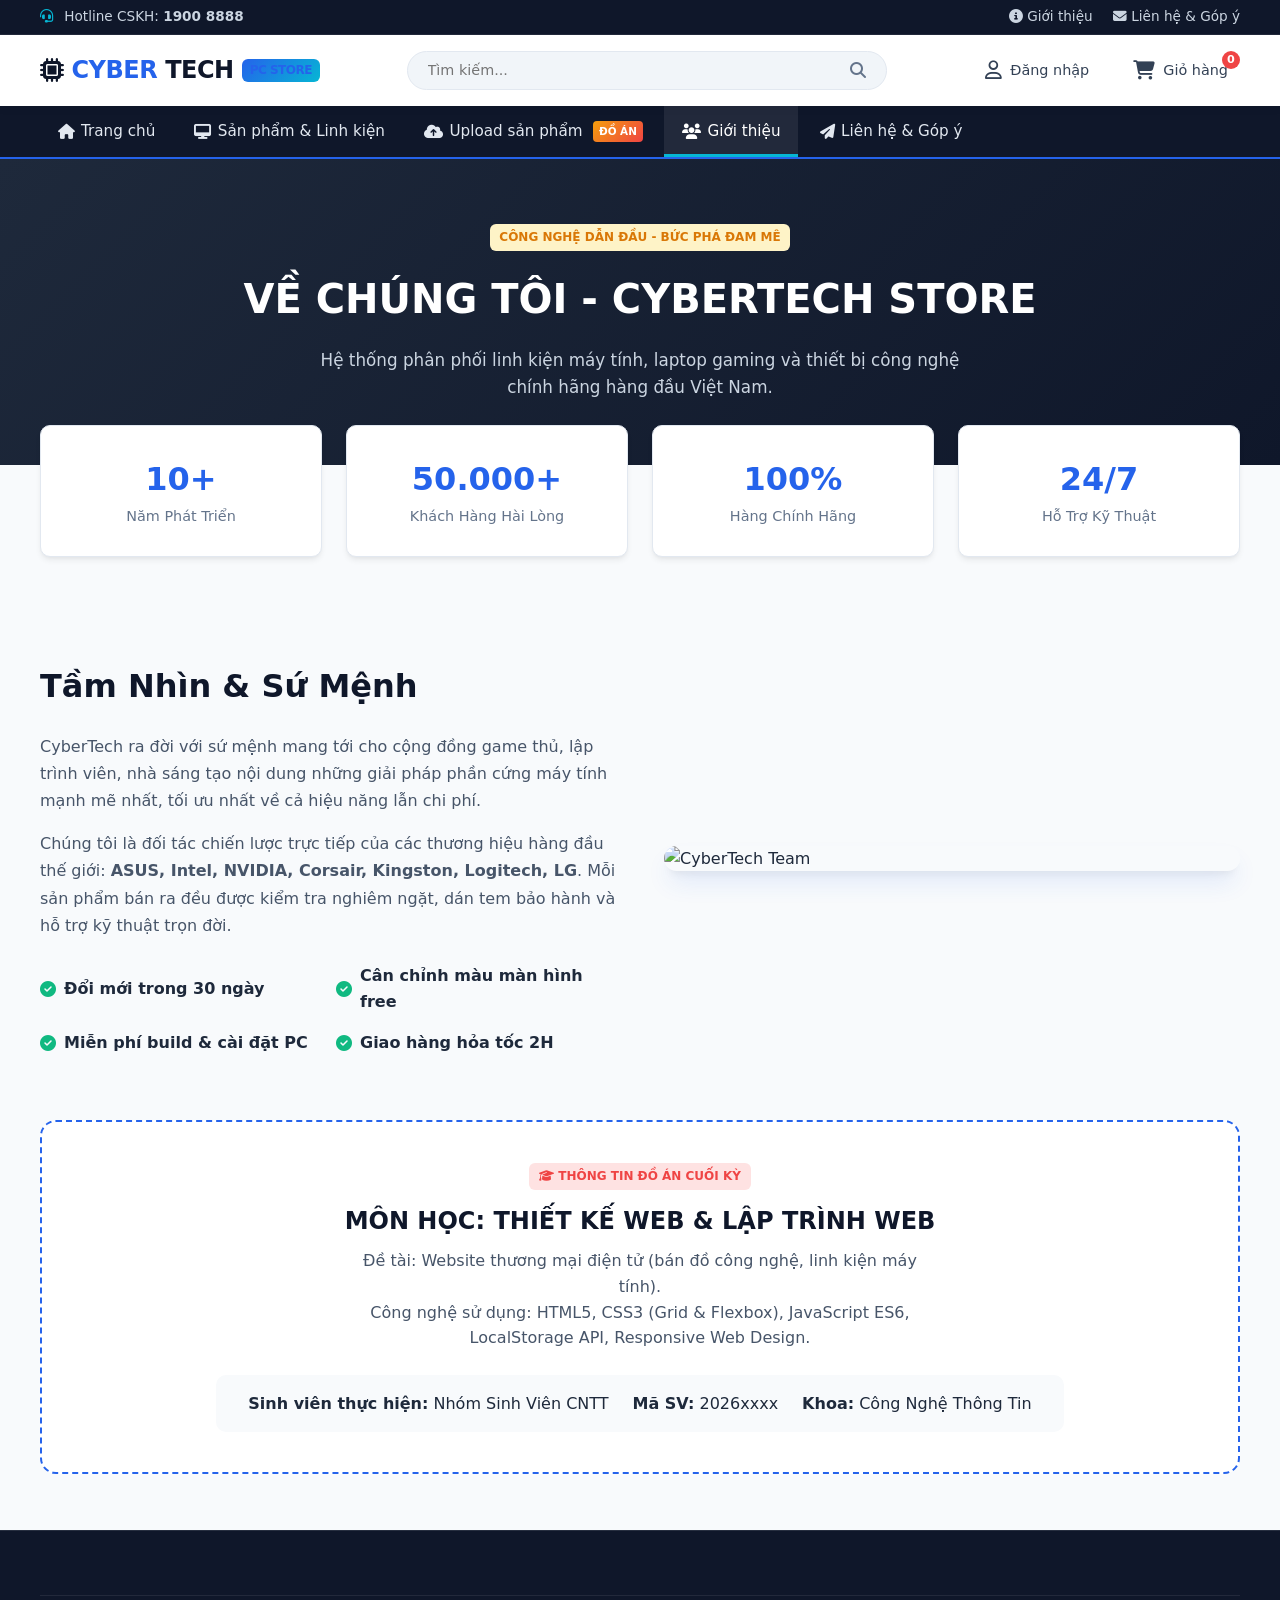
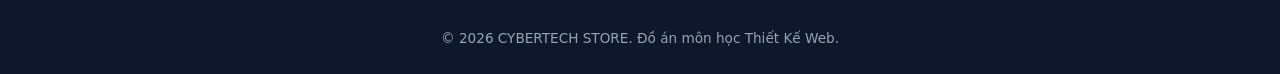
==== about.html @ a1e44205 "feat: Do an cuoi ky - Website thuong mai dien tu ban do cong nghe linh kien may tinh CyberTech" ====
<!DOCTYPE html>
<html lang="vi">
<head>
  <meta charset="UTF-8">
  <meta name="viewport" content="width=device-width, initial-scale=1.0">
  <title>Giới Thiệu - CyberTech Store</title>
  <link rel="stylesheet" href="https://cdnjs.cloudflare.com/ajax/libs/font-awesome/6.4.0/css/all.min.css">
  <link rel="stylesheet" href="css/style.css">
  <link rel="stylesheet" href="css/responsive.css">
</head>
<body>

  <!-- TOP BAR -->
  <div class="top-bar">
    <div class="container">
      <div><i class="fas fa-headset" style="color: var(--accent); margin-right: 6px;"></i> Hotline CSKH: <strong>1900 8888</strong></div>
      <div class="top-bar-links">
        <a href="about.html"><i class="fas fa-info-circle"></i> Giới thiệu</a>
        <a href="contact.html"><i class="fas fa-envelope"></i> Liên hệ & Góp ý</a>
      </div>
    </div>
  </div>

  <!-- HEADER -->
  <header class="header">
    <div class="container">
      <div class="navbar">
        <button class="mobile-toggle" id="mobile-toggle"><i class="fas fa-bars"></i></button>
        <a href="index.html" class="logo">
          <i class="fas fa-microchip"></i>
          <span>CYBER</span>TECH
          <span class="logo-badge">PC STORE</span>
        </a>
        <div class="header-search">
          <form id="header-search-form">
            <input type="text" id="header-search-input" placeholder="Tìm kiếm...">
            <button type="submit"><i class="fas fa-search"></i></button>
          </form>
        </div>
        <div class="header-actions">
          <div id="user-auth-slot"></div>
          <a href="cart.html" class="action-btn" title="Giỏ hàng">
            <i class="fas fa-shopping-cart"></i>
            <span>Giỏ hàng</span>
            <span class="cart-count">0</span>
          </a>
        </div>
      </div>
    </div>
  </header>

  <!-- NAV -->
  <nav class="main-nav" id="main-nav">
    <div class="container">
      <ul class="nav-links">
        <li><a href="index.html"><i class="fas fa-home"></i> Trang chủ</a></li>
        <li><a href="products.html"><i class="fas fa-desktop"></i> Sản phẩm & Linh kiện</a></li>
        <li><a href="upload-product.html"><i class="fas fa-cloud-upload-alt"></i> Upload sản phẩm <span class="nav-upload-badge">Đồ Án</span></a></li>
        <li><a href="about.html" class="active"><i class="fas fa-users"></i> Giới thiệu</a></li>
        <li><a href="contact.html"><i class="fas fa-paper-plane"></i> Liên hệ & Góp ý</a></li>
      </ul>
    </div>
  </nav>

  <!-- ABOUT HERO -->
  <section class="about-hero">
    <div class="container">
      <span class="badge badge-sale" style="margin-bottom: 1rem;">CÔNG NGHỆ DẪN ĐẦU - BỨC PHÁ ĐAM MÊ</span>
      <h1 style="font-size: 2.5rem; font-weight: 800; margin-bottom: 1rem;">VỀ CHÚNG TÔI - CYBERTECH STORE</h1>
      <p style="max-width: 650px; margin: 0 auto; color: var(--gray-300); font-size: 1.05rem;">
        Hệ thống phân phối linh kiện máy tính, laptop gaming và thiết bị công nghệ chính hãng hàng đầu Việt Nam.
      </p>
    </div>
  </section>

  <!-- STATS -->
  <div class="container">
    <div class="about-stats">
      <div class="stat-card">
        <div class="stat-number">10+</div>
        <div class="stat-label">Năm Phát Triển</div>
      </div>
      <div class="stat-card">
        <div class="stat-number">50.000+</div>
        <div class="stat-label">Khách Hàng Hài Lòng</div>
      </div>
      <div class="stat-card">
        <div class="stat-number">100%</div>
        <div class="stat-label">Hàng Chính Hãng</div>
      </div>
      <div class="stat-card">
        <div class="stat-number">24/7</div>
        <div class="stat-label">Hỗ Trợ Kỹ Thuật</div>
      </div>
    </div>
  </div>

  <!-- ABOUT CONTENT -->
  <main class="section">
    <div class="container">
      <div style="display: grid; grid-template-columns: 1fr 1fr; gap: 3rem; align-items: center; margin-bottom: 4rem;">
        <div>
          <h2 style="font-size: 2rem; font-weight: 800; color: var(--gray-900); margin-bottom: 1.25rem;">
            Tầm Nhìn & Sứ Mệnh
          </h2>
          <p style="color: var(--gray-600); margin-bottom: 1rem; line-height: 1.7;">
            CyberTech ra đời với sứ mệnh mang tới cho cộng đồng game thủ, lập trình viên, nhà sáng tạo nội dung những giải pháp phần cứng máy tính mạnh mẽ nhất, tối ưu nhất về cả hiệu năng lẫn chi phí.
          </p>
          <p style="color: var(--gray-600); margin-bottom: 1.5rem; line-height: 1.7;">
            Chúng tôi là đối tác chiến lược trực tiếp của các thương hiệu hàng đầu thế giới: <strong>ASUS, Intel, NVIDIA, Corsair, Kingston, Logitech, LG</strong>. Mỗi sản phẩm bán ra đều được kiểm tra nghiêm ngặt, dán tem bảo hành và hỗ trợ kỹ thuật trọn đời.
          </p>
          <div style="display: grid; grid-template-columns: 1fr 1fr; gap: 1rem;">
            <div style="display: flex; align-items: center; gap: 0.5rem; font-weight: 600; color: var(--gray-800);">
              <i class="fas fa-check-circle" style="color: var(--success);"></i> Đổi mới trong 30 ngày
            </div>
            <div style="display: flex; align-items: center; gap: 0.5rem; font-weight: 600; color: var(--gray-800);">
              <i class="fas fa-check-circle" style="color: var(--success);"></i> Cân chỉnh màu màn hình free
            </div>
            <div style="display: flex; align-items: center; gap: 0.5rem; font-weight: 600; color: var(--gray-800);">
              <i class="fas fa-check-circle" style="color: var(--success);"></i> Miễn phí build & cài đặt PC
            </div>
            <div style="display: flex; align-items: center; gap: 0.5rem; font-weight: 600; color: var(--gray-800);">
              <i class="fas fa-check-circle" style="color: var(--success);"></i> Giao hàng hỏa tốc 2H
            </div>
          </div>
        </div>

        <div>
          <img src="https://images.unsplash.com/photo-1542751371-adc38448a05e?w=800&auto=format&fit=crop&q=80" alt="CyberTech Team" style="border-radius: var(--radius-lg); box-shadow: var(--card-shadow-hover);">
        </div>
      </div>

      <!-- ĐỒ ÁN SINH VIÊN BOX -->
      <div style="background: var(--white); border: 2px dashed var(--primary); border-radius: var(--radius-lg); padding: 2.5rem; text-align: center;">
        <span class="badge badge-hot" style="margin-bottom: 0.75rem;"><i class="fas fa-graduation-cap"></i> THÔNG TIN ĐỒ ÁN CUỐI KỲ</span>
        <h3 style="font-size: 1.5rem; font-weight: 800; color: var(--gray-900); margin-bottom: 0.5rem;">
          MÔN HỌC: THIẾT KẾ WEB & LẬP TRÌNH WEB
        </h3>
        <p style="color: var(--gray-600); max-width: 600px; margin: 0 auto 1.5rem;">
          Đề tài: Website thương mại điện tử (bán đồ công nghệ, linh kiện máy tính).<br>
          Công nghệ sử dụng: HTML5, CSS3 (Grid & Flexbox), JavaScript ES6, LocalStorage API, Responsive Web Design.
        </p>
        <div style="display: inline-flex; gap: 1.5rem; flex-wrap: wrap; justify-content: center; background: var(--gray-50); padding: 1rem 2rem; border-radius: var(--radius-md);">
          <div><strong>Sinh viên thực hiện:</strong> Nhóm Sinh Viên CNTT</div>
          <div><strong>Mã SV:</strong> 2026xxxx</div>
          <div><strong>Khoa:</strong> Công Nghệ Thông Tin</div>
        </div>
      </div>
    </div>
  </main>

  <!-- FOOTER -->
  <footer class="footer">
    <div class="container">
      <div class="footer-bottom">
        <p>&copy; 2026 CYBERTECH STORE. Đồ án môn học Thiết Kế Web.</p>
      </div>
    </div>
  </footer>

  <script src="js/products-data.js"></script>
  <script src="js/main.js"></script>
</body>
</html>
---- css/style.css ----
/* ==========================================================================
   CYBERTECH STORE - MAIN STYLESHEET
   Style CSS: Toàn bộ style cho website thương mại điện tử công nghệ
   ========================================================================== */

:root {
  --primary: #2563eb;
  --primary-hover: #1d4ed8;
  --primary-light: #dbeafe;
  --secondary: #0f172a;
  --accent: #06b6d4;
  --accent-glow: rgba(6, 182, 212, 0.4);
  --success: #10b981;
  --warning: #f59e0b;
  --danger: #ef4444;
  --gray-50: #f8fafc;
  --gray-100: #f1f5f9;
  --gray-200: #e2e8f0;
  --gray-300: #cbd5e1;
  --gray-400: #94a3b8;
  --gray-500: #64748b;
  --gray-600: #475569;
  --gray-700: #334155;
  --gray-800: #1e293b;
  --gray-900: #0f172a;
  --white: #ffffff;
  --card-shadow: 0 4px 6px -1px rgba(0, 0, 0, 0.07), 0 2px 4px -2px rgba(0, 0, 0, 0.05);
  --card-shadow-hover: 0 14px 25px -5px rgba(37, 99, 235, 0.15), 0 8px 10px -6px rgba(0, 0, 0, 0.08);
  --transition: all 0.3s cubic-bezier(0.4, 0, 0.2, 1);
  --radius-sm: 6px;
  --radius-md: 10px;
  --radius-lg: 16px;
  --radius-full: 9999px;
  --container-max: 1240px;
}

* {
  margin: 0;
  padding: 0;
  box-sizing: border-box;
}

body {
  font-family: 'Segoe UI', system-ui, -apple-system, BlinkMacSystemFont, Roboto, sans-serif;
  color: var(--gray-800);
  background-color: #f8fafc;
  line-height: 1.6;
  min-height: 100vh;
  display: flex;
  flex-direction: column;
}

a {
  text-decoration: none;
  color: inherit;
  transition: var(--transition);
}

ul {
  list-style: none;
}

img {
  max-width: 100%;
  height: auto;
  display: block;
}

button, input, select, textarea {
  font-family: inherit;
  font-size: inherit;
  outline: none;
  border: none;
}

.container {
  width: 100%;
  max-width: var(--container-max);
  margin: 0 auto;
  padding: 0 1.25rem;
}

/* ==========================================================================
   TOP BAR & HEADER
   ========================================================================== */
.top-bar {
  background: var(--secondary);
  color: var(--gray-300);
  font-size: 0.85rem;
  padding: 6px 0;
  border-bottom: 1px solid rgba(255, 255, 255, 0.08);
}

.top-bar .container {
  display: flex;
  justify-content: space-between;
  align-items: center;
}

.top-bar-links a {
  margin-left: 1rem;
  color: var(--gray-300);
}
.top-bar-links a:hover {
  color: var(--accent);
}

.header {
  background: var(--white);
  box-shadow: 0 2px 10px rgba(0, 0, 0, 0.05);
  position: sticky;
  top: 0;
  z-index: 1000;
  transition: var(--transition);
}

.navbar {
  display: flex;
  align-items: center;
  justify-content: space-between;
  padding: 1rem 0;
  gap: 1.5rem;
}

.logo {
  display: flex;
  align-items: center;
  gap: 0.5rem;
  font-size: 1.5rem;
  font-weight: 800;
  color: var(--secondary);
  letter-spacing: -0.5px;
}

.logo span {
  color: var(--primary);
}

.logo-badge {
  background: linear-gradient(135deg, var(--primary), var(--accent));
  color: var(--white);
  padding: 2px 8px;
  border-radius: var(--radius-sm);
  font-size: 0.75rem;
  font-weight: 700;
  text-transform: uppercase;
}

/* Header Search */
.header-search {
  flex: 1;
  max-width: 480px;
  position: relative;
}

.header-search form {
  display: flex;
  align-items: center;
  background: var(--gray-100);
  border: 1px solid var(--gray-200);
  border-radius: var(--radius-full);
  overflow: hidden;
  transition: var(--transition);
}

.header-search form:focus-within {
  border-color: var(--primary);
  box-shadow: 0 0 0 3px rgba(37, 99, 235, 0.15);
  background: var(--white);
}

.header-search input {
  width: 100%;
  padding: 0.65rem 1.25rem;
  background: transparent;
  color: var(--gray-800);
  font-size: 0.9rem;
}

.header-search button {
  background: transparent;
  color: var(--gray-500);
  padding: 0 1.2rem;
  cursor: pointer;
  transition: var(--transition);
}

.header-search button:hover {
  color: var(--primary);
}

/* Header Actions */
.header-actions {
  display: flex;
  align-items: center;
  gap: 1.25rem;
}

.action-btn {
  display: flex;
  align-items: center;
  gap: 0.5rem;
  color: var(--gray-700);
  position: relative;
  font-size: 0.9rem;
  font-weight: 500;
  padding: 0.5rem 0.75rem;
  border-radius: var(--radius-md);
  transition: var(--transition);
}

.action-btn:hover {
  background: var(--gray-100);
  color: var(--primary);
}

.action-btn i {
  font-size: 1.2rem;
}

.cart-count {
  position: absolute;
  top: 0px;
  right: 0px;
  background: var(--danger);
  color: var(--white);
  font-size: 0.7rem;
  font-weight: 700;
  width: 18px;
  height: 18px;
  border-radius: var(--radius-full);
  display: flex;
  align-items: center;
  justify-content: center;
}

/* Main Navigation Menu */
.main-nav {
  background: var(--secondary);
  border-bottom: 2px solid var(--primary);
}

.nav-links {
  display: flex;
  align-items: center;
  gap: 0.25rem;
}

.nav-links li a {
  display: flex;
  align-items: center;
  gap: 0.4rem;
  padding: 0.85rem 1.1rem;
  color: var(--gray-200);
  font-weight: 500;
  font-size: 0.95rem;
  transition: var(--transition);
  position: relative;
}

.nav-links li a:hover,
.nav-links li a.active {
  color: var(--white);
  background: rgba(255, 255, 255, 0.08);
}

.nav-links li a.active::after {
  content: '';
  position: absolute;
  bottom: 0;
  left: 0;
  width: 100%;
  height: 3px;
  background: var(--accent);
}

.nav-upload-badge {
  background: linear-gradient(135deg, #f59e0b, #ef4444);
  color: var(--white);
  font-size: 0.65rem;
  padding: 2px 6px;
  border-radius: 4px;
  font-weight: 700;
  margin-left: 4px;
  text-transform: uppercase;
  animation: pulse-slow 2s infinite;
}

.mobile-toggle {
  display: none;
  font-size: 1.5rem;
  background: none;
  color: var(--gray-800);
  cursor: pointer;
}

/* ==========================================================================
   BUTTONS & BADGES
   ========================================================================== */
.btn {
  display: inline-flex;
  align-items: center;
  justify-content: center;
  gap: 0.5rem;
  padding: 0.65rem 1.35rem;
  font-weight: 600;
  font-size: 0.92rem;
  border-radius: var(--radius-md);
  cursor: pointer;
  transition: var(--transition);
  border: 1px solid transparent;
}

.btn-primary {
  background: var(--primary);
  color: var(--white);
  box-shadow: 0 4px 12px rgba(37, 99, 235, 0.25);
}
.btn-primary:hover {
  background: var(--primary-hover);
  transform: translateY(-2px);
  box-shadow: 0 6px 16px rgba(37, 99, 235, 0.35);
}

.btn-outline {
  background: transparent;
  border-color: var(--primary);
  color: var(--primary);
}
.btn-outline:hover {
  background: var(--primary-light);
}

.btn-secondary {
  background: var(--secondary);
  color: var(--white);
}
.btn-secondary:hover {
  background: var(--gray-700);
}

.btn-danger {
  background: var(--danger);
  color: var(--white);
}
.btn-danger:hover {
  background: #dc2626;
}

.btn-success {
  background: var(--success);
  color: var(--white);
}

.btn-sm {
  padding: 0.4rem 0.8rem;
  font-size: 0.82rem;
}

.btn-lg {
  padding: 0.85rem 1.8rem;
  font-size: 1.05rem;
}

.btn-block {
  width: 100%;
}

.badge {
  display: inline-block;
  padding: 0.25rem 0.6rem;
  font-size: 0.75rem;
  font-weight: 700;
  border-radius: var(--radius-sm);
  text-transform: uppercase;
}
.badge-hot {
  background: #fee2e2;
  color: #ef4444;
}
.badge-new {
  background: #dcfce7;
  color: #10b981;
}
.badge-sale {
  background: #fef3c7;
  color: #d97706;
}

/* ==========================================================================
   HERO BANNER & SLIDER
   ========================================================================== */
.hero-slider {
  position: relative;
  background: linear-gradient(135deg, #090e17 0%, #1e293b 100%);
  color: var(--white);
  padding: 3.5rem 0;
  overflow: hidden;
}

.hero-slider::before {
  content: '';
  position: absolute;
  top: -20%;
  right: -10%;
  width: 500px;
  height: 500px;
  background: radial-gradient(circle, rgba(37, 99, 235, 0.25) 0%, transparent 70%);
  border-radius: 50%;
  filter: blur(50px);
  pointer-events: none;
}

.hero-slide {
  display: grid;
  grid-template-columns: 1.2fr 1fr;
  align-items: center;
  gap: 3rem;
}

.hero-content h1 {
  font-size: 2.75rem;
  font-weight: 800;
  line-height: 1.2;
  margin-bottom: 1rem;
}

.hero-content h1 span {
  background: linear-gradient(135deg, #60a5fa, #38bdf8);
  -webkit-background-clip: text;
  -webkit-text-fill-color: transparent;
}

.hero-content p {
  color: var(--gray-300);
  font-size: 1.1rem;
  margin-bottom: 2rem;
  max-width: 520px;
}

.hero-actions {
  display: flex;
  gap: 1rem;
}

.hero-image-wrapper {
  position: relative;
  display: flex;
  justify-content: center;
  align-items: center;
}

.hero-img {
  max-height: 380px;
  border-radius: var(--radius-lg);
  box-shadow: 0 20px 40px rgba(0, 0, 0, 0.4);
  transition: var(--transition);
  animation: float 4s ease-in-out infinite;
  object-fit: cover;
}

/* ==========================================================================
   FEATURES / PERKS BAR
   ========================================================================== */
.features-bar {
  background: var(--white);
  border-bottom: 1px solid var(--gray-200);
  padding: 1.75rem 0;
}

.features-grid {
  display: grid;
  grid-template-columns: repeat(4, 1fr);
  gap: 1.5rem;
}

.feature-box {
  display: flex;
  align-items: center;
  gap: 1rem;
}

.feature-icon {
  width: 48px;
  height: 48px;
  border-radius: var(--radius-md);
  background: var(--primary-light);
  color: var(--primary);
  display: flex;
  align-items: center;
  justify-content: center;
  font-size: 1.35rem;
  flex-shrink: 0;
}

.feature-info h4 {
  font-size: 0.95rem;
  font-weight: 700;
  color: var(--gray-900);
  margin-bottom: 2px;
}

.feature-info p {
  font-size: 0.8rem;
  color: var(--gray-500);
}

/* ==========================================================================
   SECTION HEADINGS
   ========================================================================== */
.section {
  padding: 3.5rem 0;
}

.section-header {
  display: flex;
  justify-content: space-between;
  align-items: flex-end;
  margin-bottom: 2rem;
}

.section-title {
  font-size: 1.75rem;
  font-weight: 800;
  color: var(--gray-900);
  display: flex;
  align-items: center;
  gap: 0.6rem;
}

.section-title i {
  color: var(--primary);
}

.section-subtitle {
  color: var(--gray-500);
  font-size: 0.95rem;
  margin-top: 0.25rem;
}

/* ==========================================================================
   CATEGORY CARDS
   ========================================================================== */
.category-grid {
  display: grid;
  grid-template-columns: repeat(6, 1fr);
  gap: 1.25rem;
}

.category-card {
  background: var(--white);
  border: 1px solid var(--gray-200);
  border-radius: var(--radius-md);
  padding: 1.25rem 0.75rem;
  text-align: center;
  transition: var(--transition);
  cursor: pointer;
  display: flex;
  flex-direction: column;
  align-items: center;
  gap: 0.75rem;
}

.category-card:hover {
  transform: translateY(-5px);
  border-color: var(--primary);
  box-shadow: var(--card-shadow-hover);
}

.category-icon {
  width: 55px;
  height: 55px;
  border-radius: var(--radius-full);
  background: var(--gray-100);
  display: flex;
  align-items: center;
  justify-content: center;
  font-size: 1.4rem;
  color: var(--primary);
  transition: var(--transition);
}

.category-card:hover .category-icon {
  background: var(--primary);
  color: var(--white);
}

.category-name {
  font-size: 0.9rem;
  font-weight: 600;
  color: var(--gray-800);
}

/* ==========================================================================
   PRODUCT CARDS & GRIDS
   ========================================================================== */
.product-grid {
  display: grid;
  grid-template-columns: repeat(4, 1fr);
  gap: 1.5rem;
}

.product-card {
  background: var(--white);
  border: 1px solid var(--gray-200);
  border-radius: var(--radius-md);
  overflow: hidden;
  transition: var(--transition);
  display: flex;
  flex-direction: column;
  position: relative;
}

.product-card:hover {
  transform: translateY(-6px);
  box-shadow: var(--card-shadow-hover);
  border-color: rgba(37, 99, 235, 0.3);
}

.product-badge-wrap {
  position: absolute;
  top: 10px;
  left: 10px;
  z-index: 5;
  display: flex;
  flex-direction: column;
  gap: 4px;
}

.product-thumb {
  position: relative;
  background: #fff;
  padding: 1rem;
  overflow: hidden;
  aspect-ratio: 1/1;
  display: flex;
  align-items: center;
  justify-content: center;
}

.product-thumb img {
  max-height: 100%;
  max-width: 100%;
  object-fit: contain;
  transition: transform 0.4s ease;
}

.product-card:hover .product-thumb img {
  transform: scale(1.08);
}

.product-quick-actions {
  position: absolute;
  bottom: -45px;
  left: 0;
  width: 100%;
  display: flex;
  justify-content: center;
  gap: 0.5rem;
  padding: 0.5rem;
  background: rgba(255, 255, 255, 0.9);
  backdrop-filter: blur(4px);
  transition: var(--transition);
}

.product-card:hover .product-quick-actions {
  bottom: 0;
}

.quick-action-btn {
  width: 36px;
  height: 36px;
  border-radius: var(--radius-full);
  background: var(--white);
  border: 1px solid var(--gray-300);
  color: var(--gray-700);
  display: flex;
  align-items: center;
  justify-content: center;
  cursor: pointer;
  transition: var(--transition);
}

.quick-action-btn:hover {
  background: var(--primary);
  color: var(--white);
  border-color: var(--primary);
}

.product-body {
  padding: 1rem;
  display: flex;
  flex-direction: column;
  flex: 1;
}

.product-cat {
  font-size: 0.78rem;
  color: var(--gray-400);
  text-transform: uppercase;
  font-weight: 600;
  margin-bottom: 0.3rem;
}

.product-title {
  font-size: 0.95rem;
  font-weight: 600;
  color: var(--gray-900);
  margin-bottom: 0.5rem;
  line-height: 1.4;
  height: 2.8em;
  overflow: hidden;
  display: -webkit-box;
  -webkit-line-clamp: 2;
  -webkit-box-orient: vertical;
}

.product-title a:hover {
  color: var(--primary);
}

.product-rating {
  display: flex;
  align-items: center;
  gap: 0.25rem;
  color: var(--warning);
  font-size: 0.8rem;
  margin-bottom: 0.75rem;
}

.product-rating span {
  color: var(--gray-400);
  margin-left: 0.35rem;
  font-size: 0.75rem;
}

.product-price-row {
  display: flex;
  align-items: baseline;
  gap: 0.5rem;
  margin-top: auto;
  margin-bottom: 1rem;
}

.product-price {
  font-size: 1.15rem;
  font-weight: 700;
  color: var(--danger);
}

.product-old-price {
  font-size: 0.85rem;
  color: var(--gray-400);
  text-decoration: line-through;
}

.product-btn-add {
  width: 100%;
  display: flex;
  align-items: center;
  justify-content: center;
  gap: 0.5rem;
  background: var(--primary);
  color: var(--white);
  padding: 0.55rem;
  border-radius: var(--radius-sm);
  font-weight: 600;
  font-size: 0.85rem;
  cursor: pointer;
  transition: var(--transition);
}

.product-btn-add:hover {
  background: var(--primary-hover);
}

/* ==========================================================================
   PRODUCTS CATALOG / FILTER SIDEBAR
   ========================================================================== */
.catalog-layout {
  display: grid;
  grid-template-columns: 260px 1fr;
  gap: 2rem;
  align-items: start;
}

.filter-sidebar {
  background: var(--white);
  border: 1px solid var(--gray-200);
  border-radius: var(--radius-md);
  padding: 1.5rem;
  position: sticky;
  top: 90px;
}

.filter-group {
  margin-bottom: 1.5rem;
  padding-bottom: 1.25rem;
  border-bottom: 1px solid var(--gray-200);
}

.filter-group:last-child {
  border-bottom: none;
  margin-bottom: 0;
  padding-bottom: 0;
}

.filter-title {
  font-size: 0.95rem;
  font-weight: 700;
  color: var(--gray-900);
  margin-bottom: 0.85rem;
  display: flex;
  justify-content: space-between;
  align-items: center;
}

.filter-list li {
  margin-bottom: 0.5rem;
}

.filter-checkbox-label {
  display: flex;
  align-items: center;
  gap: 0.5rem;
  font-size: 0.88rem;
  color: var(--gray-700);
  cursor: pointer;
}

.filter-checkbox-label input[type="radio"],
.filter-checkbox-label input[type="checkbox"] {
  cursor: pointer;
  accent-color: var(--primary);
}

.price-range-inputs {
  display: flex;
  align-items: center;
  gap: 0.5rem;
  margin-top: 0.5rem;
}

.price-range-inputs input {
  width: 100%;
  padding: 0.4rem 0.6rem;
  border: 1px solid var(--gray-300);
  border-radius: var(--radius-sm);
  font-size: 0.85rem;
}

/* Catalog Top Toolbar */
.catalog-toolbar {
  background: var(--white);
  border: 1px solid var(--gray-200);
  border-radius: var(--radius-md);
  padding: 0.85rem 1.25rem;
  margin-bottom: 1.5rem;
  display: flex;
  justify-content: space-between;
  align-items: center;
  gap: 1rem;
}

.toolbar-count {
  font-size: 0.9rem;
  color: var(--gray-600);
}

.toolbar-controls {
  display: flex;
  align-items: center;
  gap: 1rem;
}

.sort-select {
  padding: 0.45rem 1rem;
  border: 1px solid var(--gray-300);
  border-radius: var(--radius-sm);
  background: var(--white);
  color: var(--gray-700);
  cursor: pointer;
}

/* ==========================================================================
   UPLOAD / THÊM SẢN PHẨM FORM (YÊU CẦU ĐỒ ÁN)
   ========================================================================== */
.upload-card {
  background: var(--white);
  border: 1px solid var(--gray-200);
  border-radius: var(--radius-lg);
  box-shadow: var(--card-shadow);
  padding: 2.5rem;
  margin-bottom: 2rem;
}

.upload-instruction {
  background: #eff6ff;
  border-left: 4px solid var(--primary);
  padding: 1rem 1.25rem;
  border-radius: var(--radius-sm);
  margin-bottom: 2rem;
  font-size: 0.92rem;
  color: var(--gray-700);
}

.form-grid {
  display: grid;
  grid-template-columns: repeat(2, 1fr);
  gap: 1.5rem;
}

.form-group {
  margin-bottom: 1.25rem;
}

.form-group.full-width {
  grid-column: 1 / -1;
}

.form-label {
  display: block;
  font-weight: 600;
  font-size: 0.9rem;
  color: var(--gray-800);
  margin-bottom: 0.4rem;
}

.form-label span.req {
  color: var(--danger);
}

.form-control {
  width: 100%;
  padding: 0.75rem 1rem;
  border: 1px solid var(--gray-300);
  border-radius: var(--radius-md);
  background: var(--white);
  color: var(--gray-800);
  font-size: 0.92rem;
  transition: var(--transition);
}

.form-control:focus {
  border-color: var(--primary);
  box-shadow: 0 0 0 3px rgba(37, 99, 235, 0.15);
}

textarea.form-control {
  resize: vertical;
  min-height: 100px;
}

.image-preview-box {
  width: 100%;
  height: 200px;
  border: 2px dashed var(--gray-300);
  border-radius: var(--radius-md);
  display: flex;
  flex-direction: column;
  align-items: center;
  justify-content: center;
  cursor: pointer;
  background: var(--gray-50);
  overflow: hidden;
  position: relative;
  transition: var(--transition);
}

.image-preview-box:hover {
  border-color: var(--primary);
  background: #f0f7ff;
}

.image-preview-box img {
  max-width: 100%;
  max-height: 100%;
  object-fit: contain;
}

/* ==========================================================================
   CART & CHECKOUT
   ========================================================================== */
.cart-layout {
  display: grid;
  grid-template-columns: 2fr 1fr;
  gap: 2rem;
  align-items: start;
}

.cart-table {
  width: 100%;
  border-collapse: collapse;
  background: var(--white);
  border-radius: var(--radius-md);
  overflow: hidden;
  box-shadow: var(--card-shadow);
}

.cart-table th {
  background: var(--gray-100);
  padding: 1rem;
  text-align: left;
  font-size: 0.9rem;
  font-weight: 700;
  color: var(--gray-700);
}

.cart-table td {
  padding: 1rem;
  border-bottom: 1px solid var(--gray-200);
  vertical-align: middle;
}

.cart-item-info {
  display: flex;
  align-items: center;
  gap: 1rem;
}

.cart-item-img {
  width: 60px;
  height: 60px;
  object-fit: contain;
  border: 1px solid var(--gray-200);
  border-radius: var(--radius-sm);
  padding: 4px;
}

.qty-control {
  display: flex;
  align-items: center;
  border: 1px solid var(--gray-300);
  border-radius: var(--radius-sm);
  width: fit-content;
  overflow: hidden;
}

.qty-btn {
  background: var(--gray-100);
  width: 28px;
  height: 28px;
  cursor: pointer;
  display: flex;
  align-items: center;
  justify-content: center;
  font-weight: bold;
}
.qty-btn:hover {
  background: var(--gray-200);
}

.qty-input {
  width: 40px;
  text-align: center;
  font-size: 0.9rem;
  border-left: 1px solid var(--gray-300);
  border-right: 1px solid var(--gray-300);
}

.cart-summary {
  background: var(--white);
  border: 1px solid var(--gray-200);
  border-radius: var(--radius-md);
  padding: 1.5rem;
  box-shadow: var(--card-shadow);
}

.summary-row {
  display: flex;
  justify-content: space-between;
  margin-bottom: 1rem;
  font-size: 0.95rem;
  color: var(--gray-600);
}

.summary-row.total {
  border-top: 2px dashed var(--gray-200);
  padding-top: 1rem;
  font-size: 1.2rem;
  font-weight: 700;
  color: var(--gray-900);
}

.summary-row.total .total-price {
  color: var(--danger);
}

/* ==========================================================================
   AUTH PAGES (LOGIN / REGISTER / CHANGE-PASSWORD)
   ========================================================================== */
.auth-wrapper {
  max-width: 480px;
  margin: 3rem auto;
  background: var(--white);
  padding: 2.5rem;
  border-radius: var(--radius-lg);
  border: 1px solid var(--gray-200);
  box-shadow: 0 10px 25px -5px rgba(0, 0, 0, 0.08);
}

.auth-header {
  text-align: center;
  margin-bottom: 2rem;
}

.auth-header h2 {
  font-size: 1.75rem;
  font-weight: 800;
  color: var(--gray-900);
}

.auth-header p {
  color: var(--gray-500);
  font-size: 0.9rem;
  margin-top: 0.25rem;
}

.auth-footer {
  text-align: center;
  margin-top: 1.5rem;
  font-size: 0.9rem;
  color: var(--gray-600);
}

.auth-footer a {
  color: var(--primary);
  font-weight: 600;
}

/* ==========================================================================
   ABOUT & CONTACT PAGES
   ========================================================================== */
.about-hero {
  background: linear-gradient(135deg, #1e293b, #0f172a);
  color: var(--white);
  padding: 4rem 0;
  text-align: center;
}

.about-stats {
  display: grid;
  grid-template-columns: repeat(4, 1fr);
  gap: 1.5rem;
  margin: -2.5rem auto 3rem;
}

.stat-card {
  background: var(--white);
  border: 1px solid var(--gray-200);
  border-radius: var(--radius-md);
  padding: 1.75rem 1rem;
  text-align: center;
  box-shadow: var(--card-shadow);
}

.stat-number {
  font-size: 2rem;
  font-weight: 800;
  color: var(--primary);
}

.stat-label {
  font-size: 0.9rem;
  color: var(--gray-500);
}

.contact-layout {
  display: grid;
  grid-template-columns: 1fr 1.2fr;
  gap: 2.5rem;
  align-items: start;
}

.contact-info-card {
  background: var(--white);
  border: 1px solid var(--gray-200);
  border-radius: var(--radius-md);
  padding: 2rem;
}

.info-item {
  display: flex;
  align-items: flex-start;
  gap: 1rem;
  margin-bottom: 1.5rem;
}

.info-icon {
  width: 42px;
  height: 42px;
  border-radius: var(--radius-md);
  background: var(--primary-light);
  color: var(--primary);
  display: flex;
  align-items: center;
  justify-content: center;
  font-size: 1.1rem;
  flex-shrink: 0;
}

/* ==========================================================================
   MODAL & TOAST NOTIFICATION
   ========================================================================== */
.modal-overlay {
  position: fixed;
  inset: 0;
  background: rgba(0, 0, 0, 0.6);
  backdrop-filter: blur(4px);
  display: flex;
  align-items: center;
  justify-content: center;
  z-index: 2000;
  opacity: 0;
  visibility: hidden;
  transition: var(--transition);
}

.modal-overlay.active {
  opacity: 1;
  visibility: visible;
}

.modal-box {
  background: var(--white);
  border-radius: var(--radius-lg);
  max-width: 700px;
  width: 90%;
  max-height: 90vh;
  overflow-y: auto;
  box-shadow: 0 20px 40px rgba(0, 0, 0, 0.25);
  transform: translateY(20px);
  transition: var(--transition);
  position: relative;
  padding: 2rem;
}

.modal-overlay.active .modal-box {
  transform: translateY(0);
}

.modal-close {
  position: absolute;
  top: 1rem;
  right: 1rem;
  font-size: 1.5rem;
  background: none;
  color: var(--gray-400);
  cursor: pointer;
  width: 32px;
  height: 32px;
  border-radius: var(--radius-full);
  display: flex;
  align-items: center;
  justify-content: center;
}
.modal-close:hover {
  background: var(--gray-100);
  color: var(--danger);
}

/* Toast Notification */
#toast-container {
  position: fixed;
  bottom: 25px;
  right: 25px;
  z-index: 3000;
  display: flex;
  flex-direction: column;
  gap: 10px;
}

.toast {
  background: var(--white);
  border-left: 4px solid var(--primary);
  box-shadow: 0 5px 15px rgba(0, 0, 0, 0.15);
  padding: 0.85rem 1.25rem;
  border-radius: var(--radius-sm);
  display: flex;
  align-items: center;
  gap: 0.75rem;
  font-size: 0.9rem;
  min-width: 280px;
  animation: slideInRight 0.3s forwards, fadeOut 0.5s 2.7s forwards;
}

.toast.success { border-left-color: var(--success); }
.toast.error { border-left-color: var(--danger); }
.toast.info { border-left-color: var(--accent); }

/* ==========================================================================
   FOOTER
   ========================================================================== */
.footer {
  background: var(--gray-900);
  color: var(--gray-300);
  padding: 4rem 0 1.5rem;
  margin-top: auto;
  border-top: 1px solid rgba(255, 255, 255, 0.1);
}

.footer-grid {
  display: grid;
  grid-template-columns: 2fr 1fr 1fr 1.5fr;
  gap: 3rem;
  margin-bottom: 3rem;
}

.footer-col h3 {
  color: var(--white);
  font-size: 1.1rem;
  font-weight: 700;
  margin-bottom: 1.25rem;
  position: relative;
  padding-bottom: 0.5rem;
}

.footer-col h3::after {
  content: '';
  position: absolute;
  bottom: 0;
  left: 0;
  width: 35px;
  height: 2px;
  background: var(--accent);
}

.footer-links li {
  margin-bottom: 0.6rem;
}

.footer-links a:hover {
  color: var(--accent);
  padding-left: 5px;
}

.footer-bottom {
  text-align: center;
  padding-top: 2rem;
  border-top: 1px solid rgba(255, 255, 255, 0.08);
  font-size: 0.85rem;
  color: var(--gray-400);
}

/* ==========================================================================
   ANIMATIONS
   ========================================================================== */
@keyframes float {
  0%, 100% { transform: translateY(0); }
  50% { transform: translateY(-12px); }
}

@keyframes pulse-slow {
  0%, 100% { opacity: 1; transform: scale(1); }
  50% { opacity: 0.85; transform: scale(1.05); }
}

@keyframes slideInRight {
  from { transform: translateX(100%); opacity: 0; }
  to { transform: translateX(0); opacity: 1; }
}

@keyframes fadeOut {
  from { opacity: 1; }
  to { opacity: 0; transform: translateY(-10px); }
}
---- css/responsive.css ----
/* ==========================================================================
   CYBERTECH STORE - RESPONSIVE STYLESHEET
   Responsive CSS: Tương thích hoàn hảo trên Mobile, Tablet & Desktop
   ========================================================================== */

/* Breakpoint Tablet / Small Laptop: Max-width 1024px */
@media screen and (max-width: 1024px) {
  .hero-slide {
    grid-template-columns: 1fr;
    text-align: center;
    gap: 2rem;
  }

  .hero-content p {
    margin: 0 auto 2rem;
  }

  .hero-actions {
    justify-content: center;
  }

  .category-grid {
    grid-template-columns: repeat(3, 1fr);
  }

  .product-grid {
    grid-template-columns: repeat(3, 1fr);
  }

  .features-grid {
    grid-template-columns: repeat(2, 1fr);
  }

  .catalog-layout {
    grid-template-columns: 220px 1fr;
    gap: 1.5rem;
  }

  .footer-grid {
    grid-template-columns: repeat(2, 1fr);
    gap: 2rem;
  }
}

/* Breakpoint Tablet: Max-width 768px */
@media screen and (max-width: 768px) {
  .top-bar {
    display: none;
  }

  .mobile-toggle {
    display: block;
  }

  .navbar {
    flex-wrap: wrap;
    gap: 1rem;
  }

  .header-search {
    order: 3;
    max-width: 100%;
    width: 100%;
  }

  .main-nav {
    display: none;
    background: var(--secondary);
    border-bottom: 2px solid var(--primary);
  }

  .main-nav.show {
    display: block;
    animation: slideDown 0.3s ease;
  }

  .nav-links {
    flex-direction: column;
    align-items: stretch;
    padding: 0.5rem 0;
  }

  .nav-links li a {
    padding: 0.75rem 1.25rem;
    border-bottom: 1px solid rgba(255, 255, 255, 0.05);
  }

  .nav-links li a.active::after {
    display: none;
  }

  .nav-links li a.active {
    background: rgba(37, 99, 235, 0.2);
    border-left: 4px solid var(--accent);
  }

  .product-grid {
    grid-template-columns: repeat(2, 1fr);
    gap: 1rem;
  }

  .category-grid {
    grid-template-columns: repeat(2, 1fr);
    gap: 0.75rem;
  }

  .catalog-layout {
    grid-template-columns: 1fr;
  }

  .filter-sidebar {
    position: static;
    margin-bottom: 1.5rem;
  }

  .cart-layout {
    grid-template-columns: 1fr;
  }

  .contact-layout {
    grid-template-columns: 1fr;
  }

  .form-grid {
    grid-template-columns: 1fr;
  }

  .about-stats {
    grid-template-columns: repeat(2, 1fr);
    margin-top: 1.5rem;
  }

  .auth-wrapper {
    margin: 1.5rem 1rem;
    padding: 1.5rem;
  }

  .hero-content h1 {
    font-size: 2rem;
  }

  .hero-img {
    max-height: 280px;
  }
}

/* Breakpoint Mobile: Max-width 480px */
@media screen and (max-width: 480px) {
  .product-grid {
    grid-template-columns: 1fr;
  }

  .category-grid {
    grid-template-columns: repeat(2, 1fr);
  }

  .features-grid {
    grid-template-columns: 1fr;
  }

  .footer-grid {
    grid-template-columns: 1fr;
  }

  .catalog-toolbar {
    flex-direction: column;
    align-items: flex-start;
  }

  .cart-table th, .cart-table td {
    padding: 0.5rem;
  }

  .hero-content h1 {
    font-size: 1.6rem;
  }

  .hero-actions {
    flex-direction: column;
    width: 100%;
  }

  .hero-actions .btn {
    width: 100%;
  }
}

@keyframes slideDown {
  from { opacity: 0; transform: translateY(-10px); }
  to { opacity: 1; transform: translateY(0); }
}
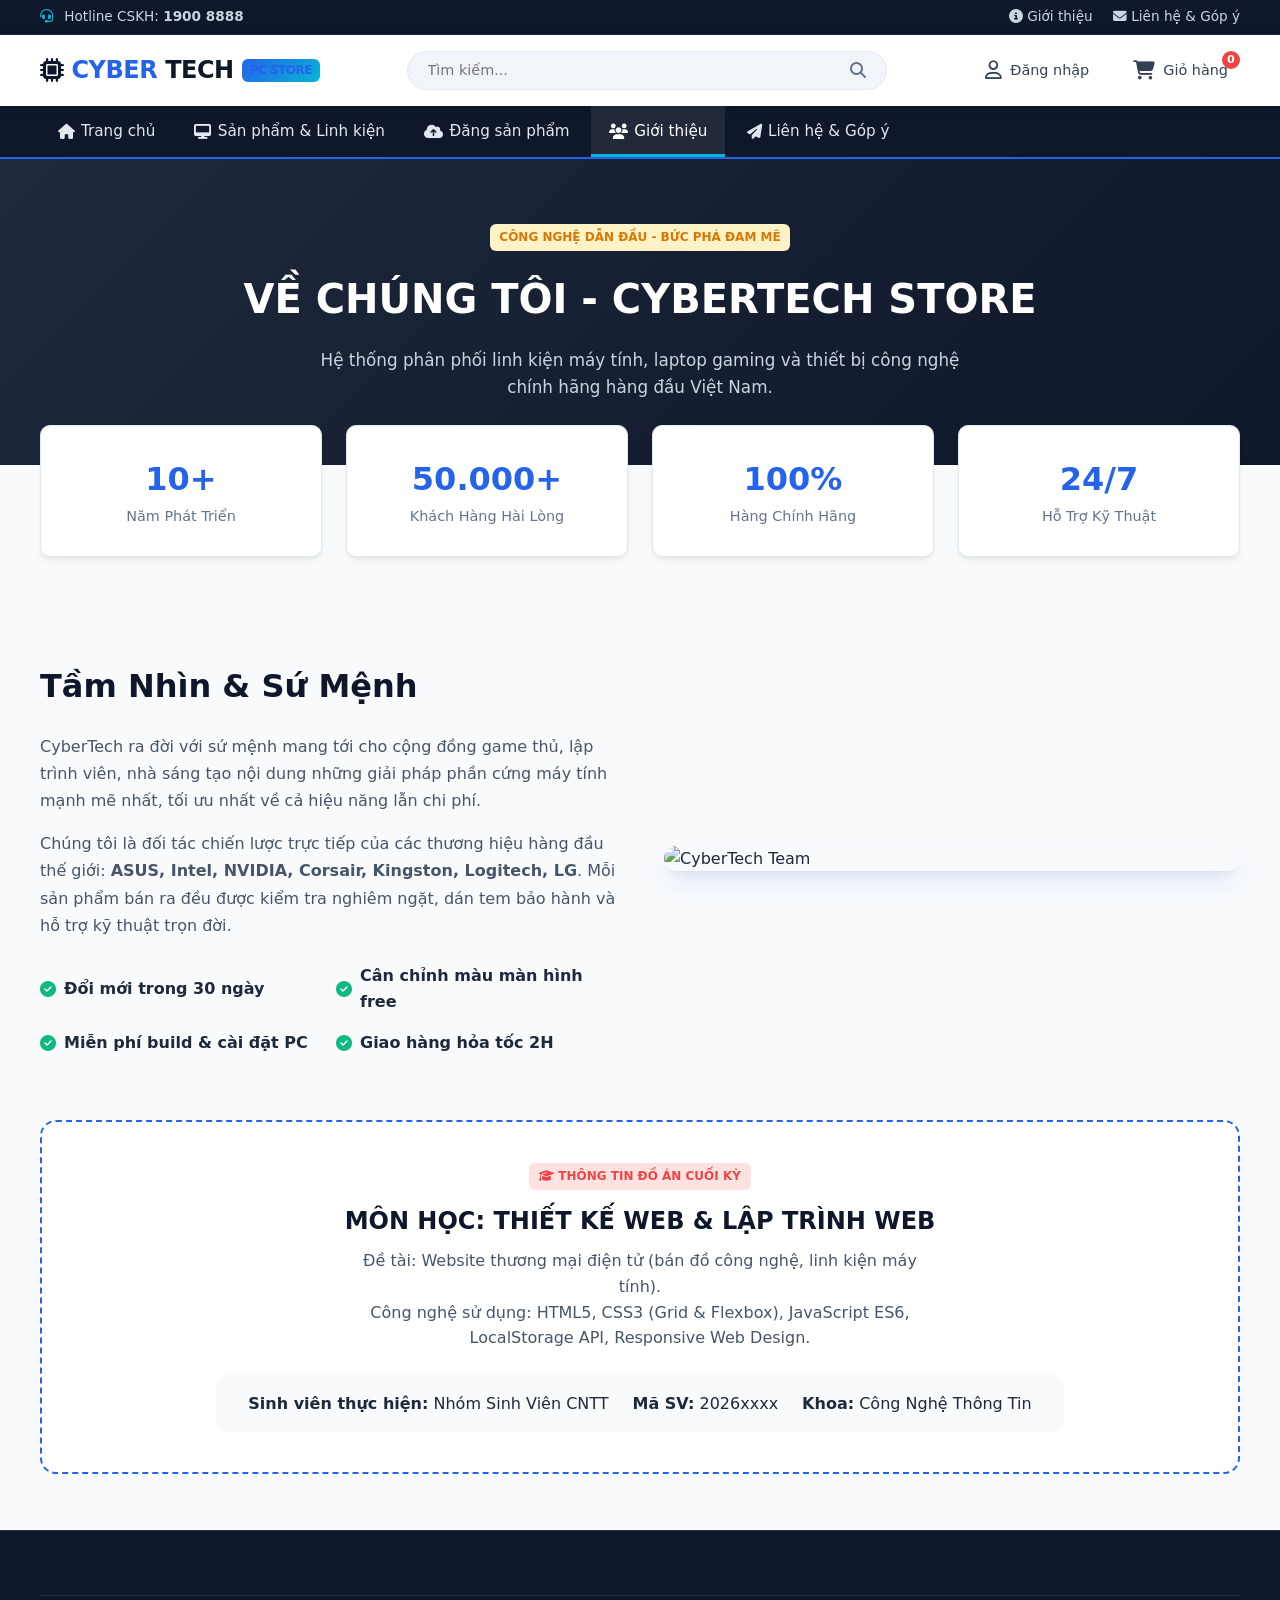
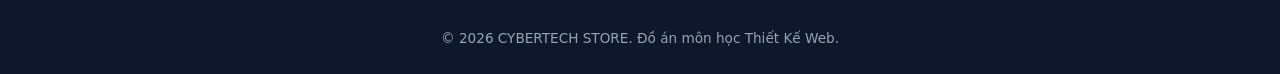
==== commit cbe6069e: "refactor: bo cac nhan Dang SP SV va toi uu giao dien ban hang chuyen nghiep" ====
--- a/about.html
+++ b/about.html
@@ -55,7 +55,7 @@
       <ul class="nav-links">
         <li><a href="index.html"><i class="fas fa-home"></i> Trang chủ</a></li>
         <li><a href="products.html"><i class="fas fa-desktop"></i> Sản phẩm & Linh kiện</a></li>
-        <li><a href="upload-product.html"><i class="fas fa-cloud-upload-alt"></i> Upload sản phẩm <span class="nav-upload-badge">Đồ Án</span></a></li>
+        <li><a href="upload-product.html"><i class="fas fa-cloud-upload-alt"></i> Đăng sản phẩm</a></li>
         <li><a href="about.html" class="active"><i class="fas fa-users"></i> Giới thiệu</a></li>
         <li><a href="contact.html"><i class="fas fa-paper-plane"></i> Liên hệ & Góp ý</a></li>
       </ul>
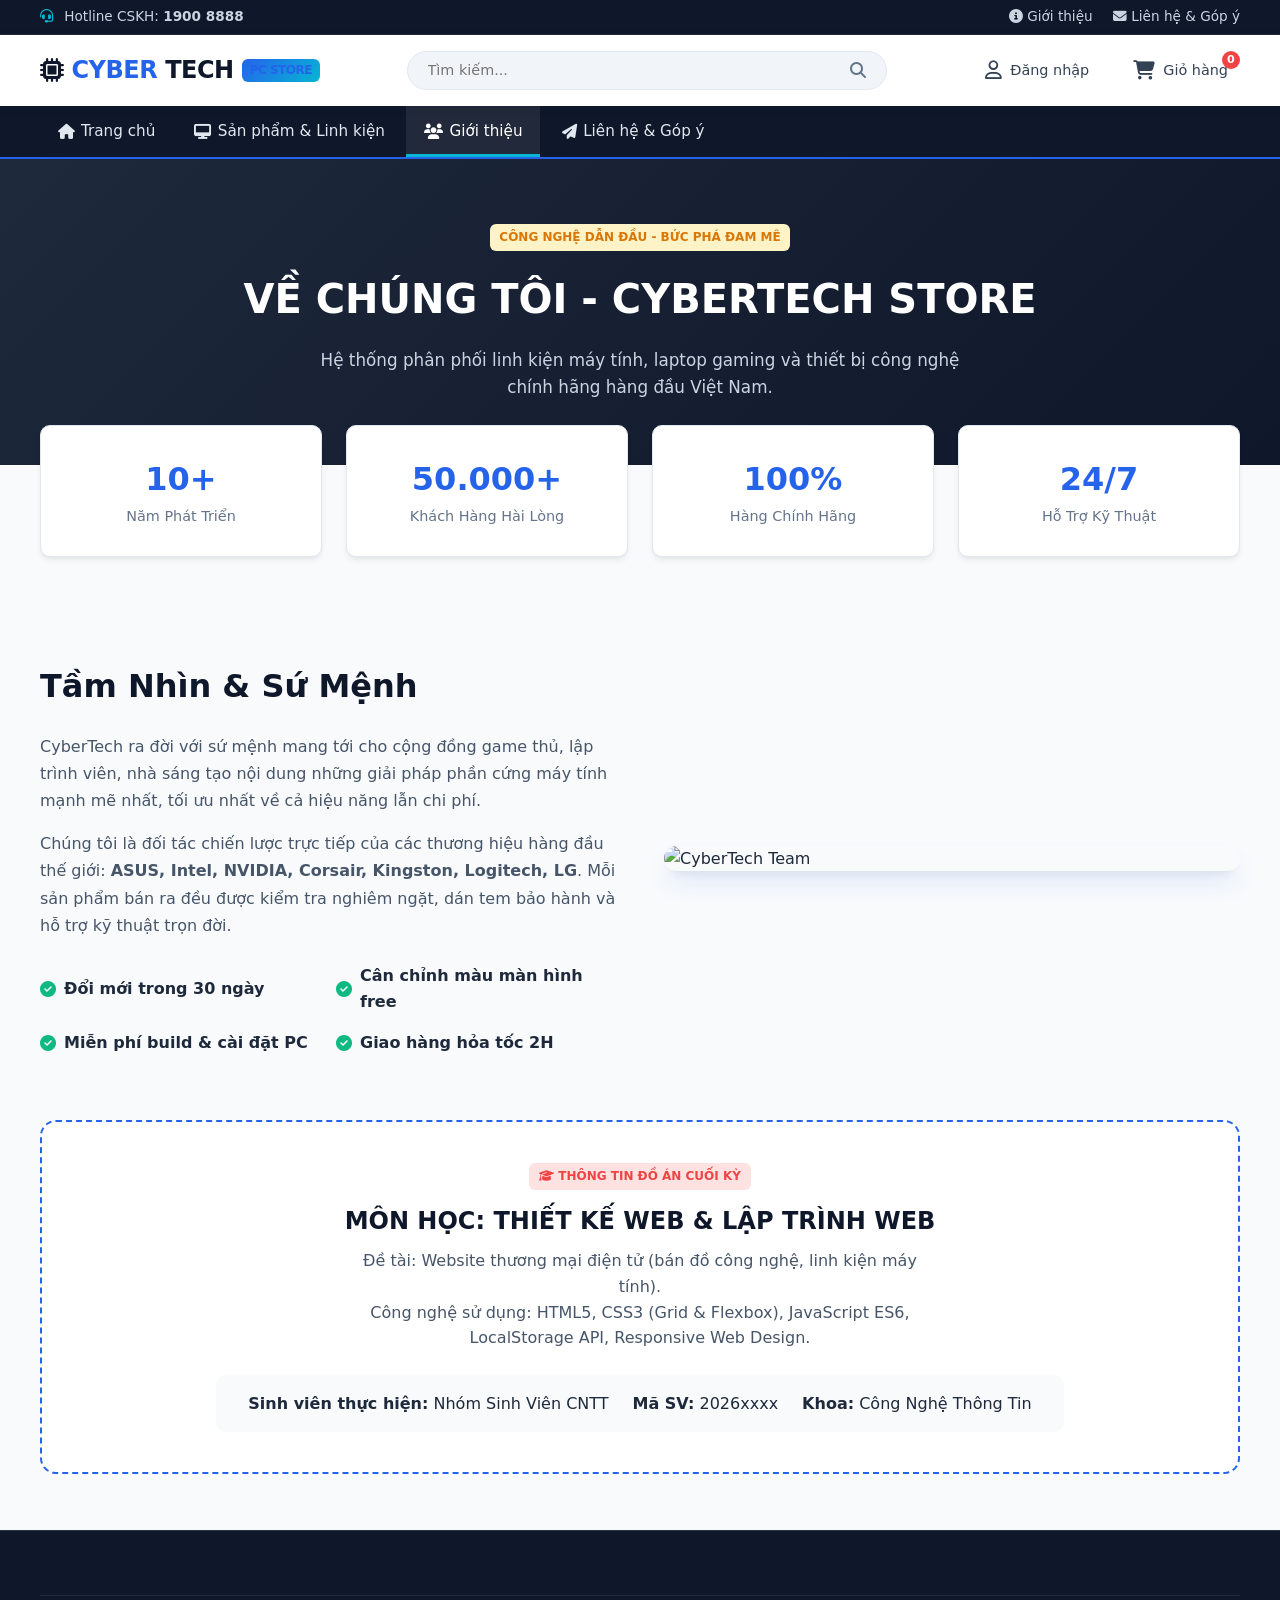
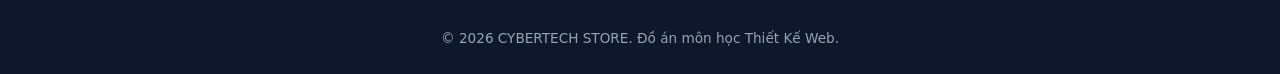
==== commit 015fd774: "feat: chi hien thi nut dang san pham va form upload khi da dang nhap" ====
--- a/about.html
+++ b/about.html
@@ -55,7 +55,7 @@
       <ul class="nav-links">
         <li><a href="index.html"><i class="fas fa-home"></i> Trang chủ</a></li>
         <li><a href="products.html"><i class="fas fa-desktop"></i> Sản phẩm & Linh kiện</a></li>
-        <li><a href="upload-product.html"><i class="fas fa-cloud-upload-alt"></i> Đăng sản phẩm</a></li>
+        <li class="auth-only"><a href="upload-product.html"><i class="fas fa-cloud-upload-alt"></i> Đăng sản phẩm</a></li>
         <li><a href="about.html" class="active"><i class="fas fa-users"></i> Giới thiệu</a></li>
         <li><a href="contact.html"><i class="fas fa-paper-plane"></i> Liên hệ & Góp ý</a></li>
       </ul>
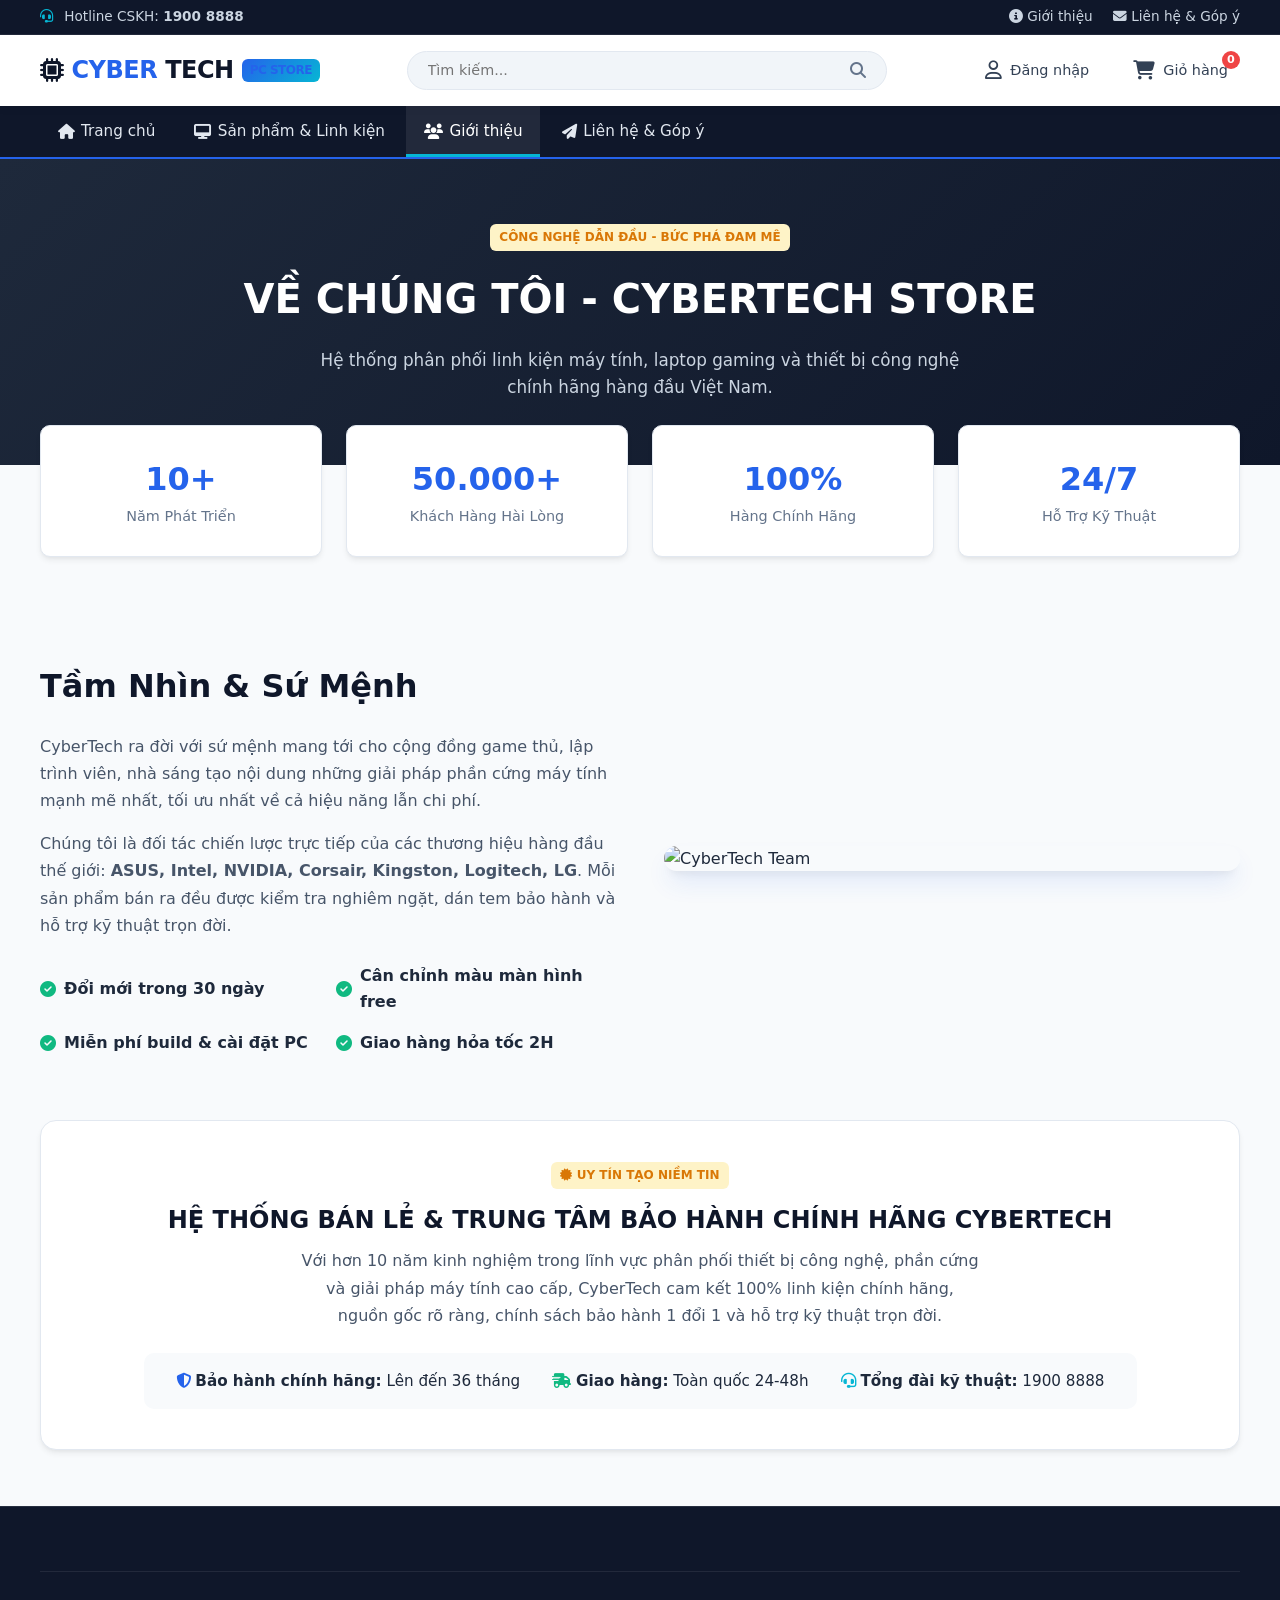
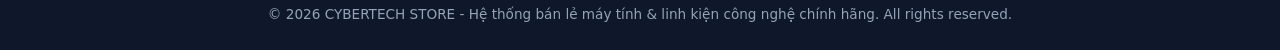
==== commit a5c60c6f: "refactor: loai bo hoan toan thong tin do an cuoi ky, chuyen giao dien sang phong cach ban le thuc te" ====
--- a/about.html
+++ b/about.html
@@ -5,8 +5,8 @@
   <meta name="viewport" content="width=device-width, initial-scale=1.0">
   <title>Giới Thiệu - CyberTech Store</title>
   <link rel="stylesheet" href="https://cdnjs.cloudflare.com/ajax/libs/font-awesome/6.4.0/css/all.min.css">
-  <link rel="stylesheet" href="css/style.css">
-  <link rel="stylesheet" href="css/responsive.css">
+  <link rel="stylesheet" href="css/style.css?v=3">
+  <link rel="stylesheet" href="css/responsive.css?v=3">
 </head>
 <body>
 
@@ -55,7 +55,7 @@
       <ul class="nav-links">
         <li><a href="index.html"><i class="fas fa-home"></i> Trang chủ</a></li>
         <li><a href="products.html"><i class="fas fa-desktop"></i> Sản phẩm & Linh kiện</a></li>
-        <li class="auth-only"><a href="upload-product.html"><i class="fas fa-cloud-upload-alt"></i> Đăng sản phẩm</a></li>
+        <li class="auth-only" style="display: none !important;"><a href="upload-product.html"><i class="fas fa-cloud-upload-alt"></i> Đăng sản phẩm</a></li>
         <li><a href="about.html" class="active"><i class="fas fa-users"></i> Giới thiệu</a></li>
         <li><a href="contact.html"><i class="fas fa-paper-plane"></i> Liên hệ & Góp ý</a></li>
       </ul>
@@ -130,20 +130,19 @@
         </div>
       </div>
 
-      <!-- ĐỒ ÁN SINH VIÊN BOX -->
-      <div style="background: var(--white); border: 2px dashed var(--primary); border-radius: var(--radius-lg); padding: 2.5rem; text-align: center;">
-        <span class="badge badge-hot" style="margin-bottom: 0.75rem;"><i class="fas fa-graduation-cap"></i> THÔNG TIN ĐỒ ÁN CUỐI KỲ</span>
+      <!-- COMMITMENT BOX -->
+      <div style="background: var(--white); border: 1px solid var(--gray-200); border-radius: var(--radius-lg); padding: 2.5rem; text-align: center; box-shadow: var(--card-shadow);">
+        <span class="badge badge-sale" style="margin-bottom: 0.75rem;"><i class="fas fa-certificate"></i> UY TÍN TẠO NIỀM TIN</span>
         <h3 style="font-size: 1.5rem; font-weight: 800; color: var(--gray-900); margin-bottom: 0.5rem;">
-          MÔN HỌC: THIẾT KẾ WEB & LẬP TRÌNH WEB
+          HỆ THỐNG BÁN LẺ & TRUNG TÂM BẢO HÀNH CHÍNH HÃNG CYBERTECH
         </h3>
-        <p style="color: var(--gray-600); max-width: 600px; margin: 0 auto 1.5rem;">
-          Đề tài: Website thương mại điện tử (bán đồ công nghệ, linh kiện máy tính).<br>
-          Công nghệ sử dụng: HTML5, CSS3 (Grid & Flexbox), JavaScript ES6, LocalStorage API, Responsive Web Design.
+        <p style="color: var(--gray-600); max-width: 680px; margin: 0 auto 1.5rem; line-height: 1.7;">
+          Với hơn 10 năm kinh nghiệm trong lĩnh vực phân phối thiết bị công nghệ, phần cứng và giải pháp máy tính cao cấp, CyberTech cam kết 100% linh kiện chính hãng, nguồn gốc rõ ràng, chính sách bảo hành 1 đổi 1 và hỗ trợ kỹ thuật trọn đời.
         </p>
-        <div style="display: inline-flex; gap: 1.5rem; flex-wrap: wrap; justify-content: center; background: var(--gray-50); padding: 1rem 2rem; border-radius: var(--radius-md);">
-          <div><strong>Sinh viên thực hiện:</strong> Nhóm Sinh Viên CNTT</div>
-          <div><strong>Mã SV:</strong> 2026xxxx</div>
-          <div><strong>Khoa:</strong> Công Nghệ Thông Tin</div>
+        <div style="display: inline-flex; gap: 2rem; flex-wrap: wrap; justify-content: center; background: var(--gray-50); padding: 1rem 2rem; border-radius: var(--radius-md); font-size: 0.95rem;">
+          <div><i class="fas fa-shield-alt" style="color: var(--primary);"></i> <strong>Bảo hành chính hãng:</strong> Lên đến 36 tháng</div>
+          <div><i class="fas fa-truck-fast" style="color: var(--success);"></i> <strong>Giao hàng:</strong> Toàn quốc 24-48h</div>
+          <div><i class="fas fa-headset" style="color: var(--accent);"></i> <strong>Tổng đài kỹ thuật:</strong> 1900 8888</div>
         </div>
       </div>
     </div>
@@ -153,12 +152,12 @@
   <footer class="footer">
     <div class="container">
       <div class="footer-bottom">
-        <p>&copy; 2026 CYBERTECH STORE. Đồ án môn học Thiết Kế Web.</p>
+        <p>&copy; 2026 CYBERTECH STORE - Hệ thống bán lẻ máy tính & linh kiện công nghệ chính hãng. All rights reserved.</p>
       </div>
     </div>
   </footer>
 
-  <script src="js/products-data.js"></script>
-  <script src="js/main.js"></script>
+  <script src="js/products-data.js?v=3"></script>
+  <script src="js/main.js?v=3"></script>
 </body>
 </html>
--- a/css/style.css
+++ b/css/style.css
@@ -80,6 +80,19 @@
   padding: 0 1.25rem;
 }
 
+/* Auth visibility helper */
+.auth-only {
+  display: none !important;
+}
+
+body.logged-in .auth-only {
+  display: block !important;
+}
+
+body.logged-in li.auth-only {
+  display: list-item !important;
+}
+
 /* ==========================================================================
    TOP BAR & HEADER
    ========================================================================== */
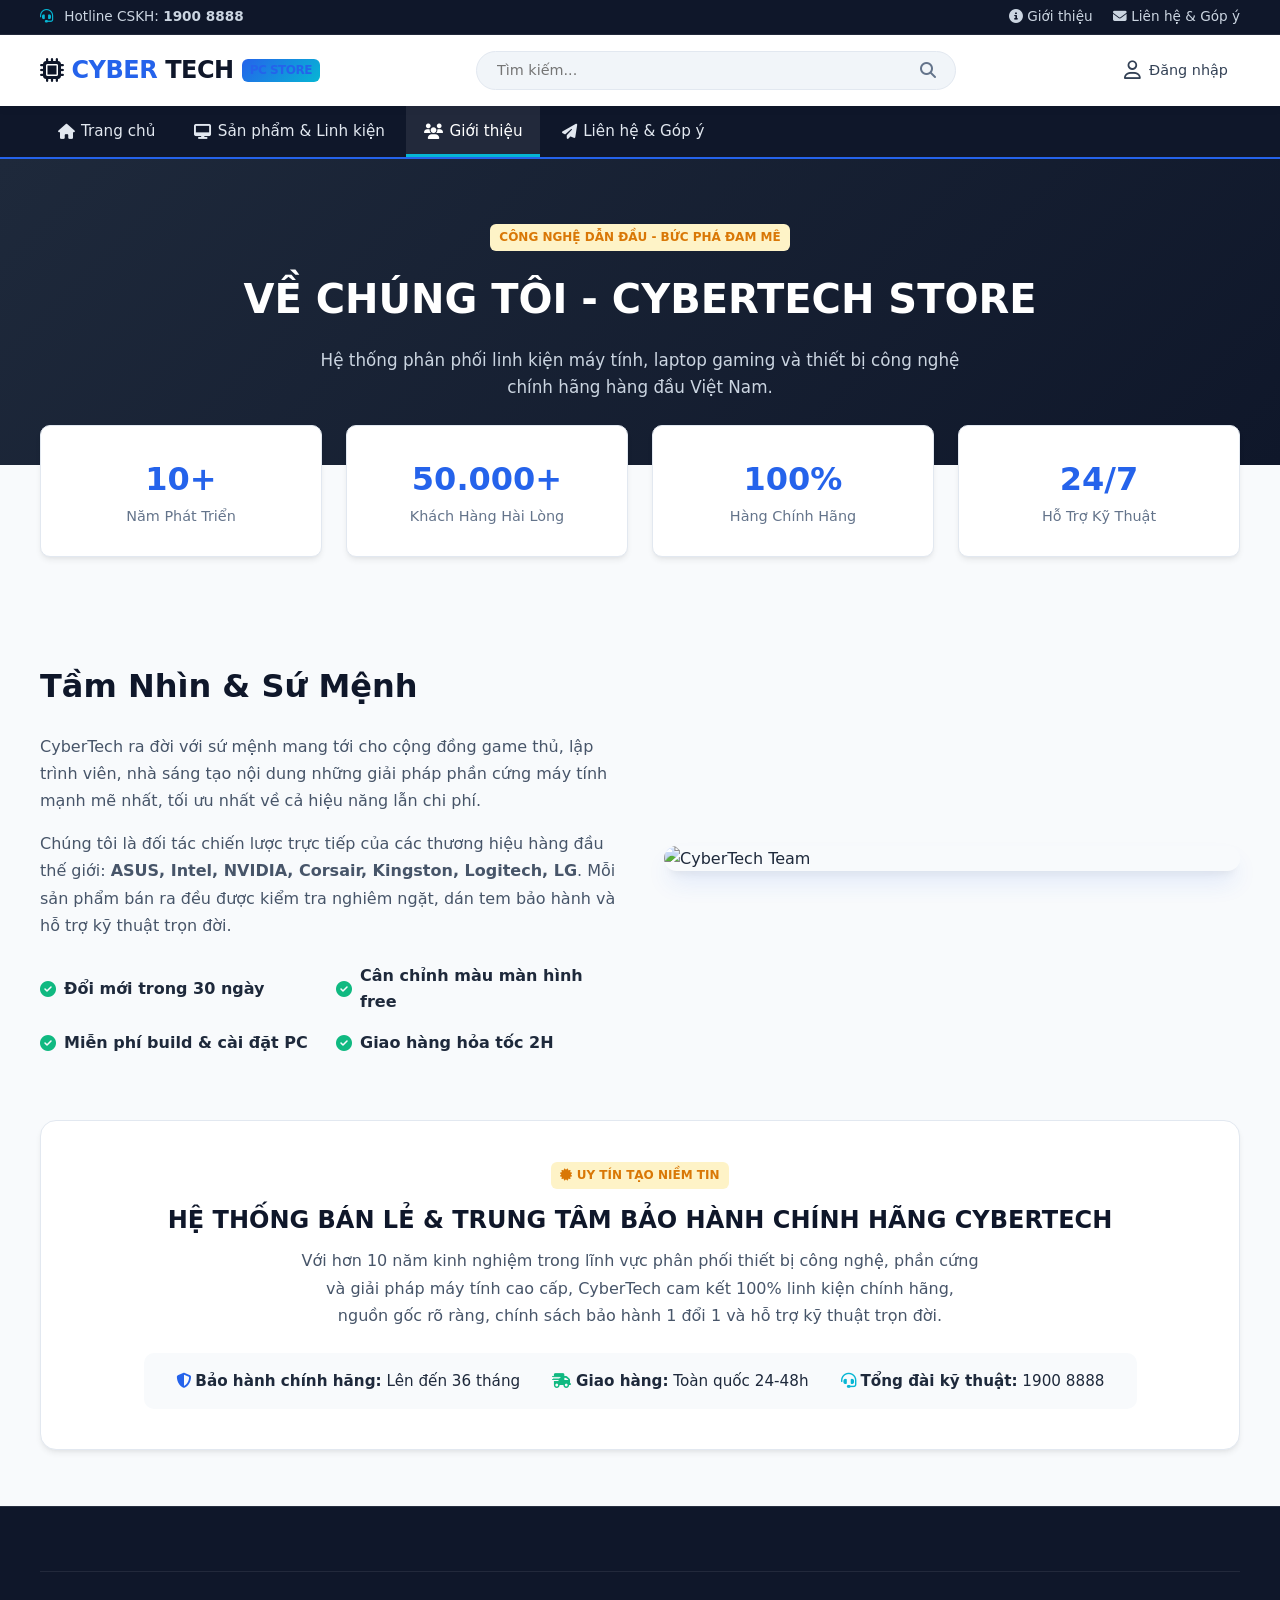
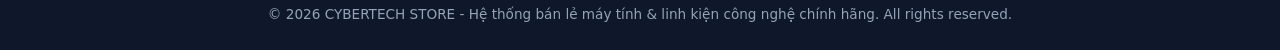
==== commit 44bd1129: "feat: an gio hang khi chua dang nhap, phan quyen tai khoan admin va khach hang" ====
--- a/about.html
+++ b/about.html
@@ -5,8 +5,8 @@
   <meta name="viewport" content="width=device-width, initial-scale=1.0">
   <title>Giới Thiệu - CyberTech Store</title>
   <link rel="stylesheet" href="https://cdnjs.cloudflare.com/ajax/libs/font-awesome/6.4.0/css/all.min.css">
-  <link rel="stylesheet" href="css/style.css?v=3">
-  <link rel="stylesheet" href="css/responsive.css?v=3">
+  <link rel="stylesheet" href="css/style.css?v=4">
+  <link rel="stylesheet" href="css/responsive.css?v=4">
 </head>
 <body>
 
@@ -39,7 +39,7 @@
         </div>
         <div class="header-actions">
           <div id="user-auth-slot"></div>
-          <a href="cart.html" class="action-btn" title="Giỏ hàng">
+          <a href="cart.html" class="action-btn auth-only" style="display: none !important;" title="Giỏ hàng">
             <i class="fas fa-shopping-cart"></i>
             <span>Giỏ hàng</span>
             <span class="cart-count">0</span>
@@ -55,7 +55,7 @@
       <ul class="nav-links">
         <li><a href="index.html"><i class="fas fa-home"></i> Trang chủ</a></li>
         <li><a href="products.html"><i class="fas fa-desktop"></i> Sản phẩm & Linh kiện</a></li>
-        <li class="auth-only" style="display: none !important;"><a href="upload-product.html"><i class="fas fa-cloud-upload-alt"></i> Đăng sản phẩm</a></li>
+        <li class="admin-only" style="display: none !important;"><a href="upload-product.html"><i class="fas fa-cloud-upload-alt"></i> Đăng sản phẩm</a></li>
         <li><a href="about.html" class="active"><i class="fas fa-users"></i> Giới thiệu</a></li>
         <li><a href="contact.html"><i class="fas fa-paper-plane"></i> Liên hệ & Góp ý</a></li>
       </ul>
@@ -157,7 +157,7 @@
     </div>
   </footer>
 
-  <script src="js/products-data.js?v=3"></script>
-  <script src="js/main.js?v=3"></script>
+  <script src="js/products-data.js?v=4"></script>
+  <script src="js/main.js?v=4"></script>
 </body>
 </html>
--- a/css/style.css
+++ b/css/style.css
@@ -81,15 +81,22 @@
 }
 
 /* Auth visibility helper */
-.auth-only {
+.auth-only,
+.admin-only {
   display: none !important;
 }
 
-body.logged-in .auth-only {
+body.logged-in .auth-only,
+body.is-admin .admin-only {
   display: block !important;
 }
 
-body.logged-in li.auth-only {
+body.logged-in .action-btn.auth-only {
+  display: flex !important;
+}
+
+body.logged-in li.auth-only,
+body.is-admin li.admin-only {
   display: list-item !important;
 }
 
